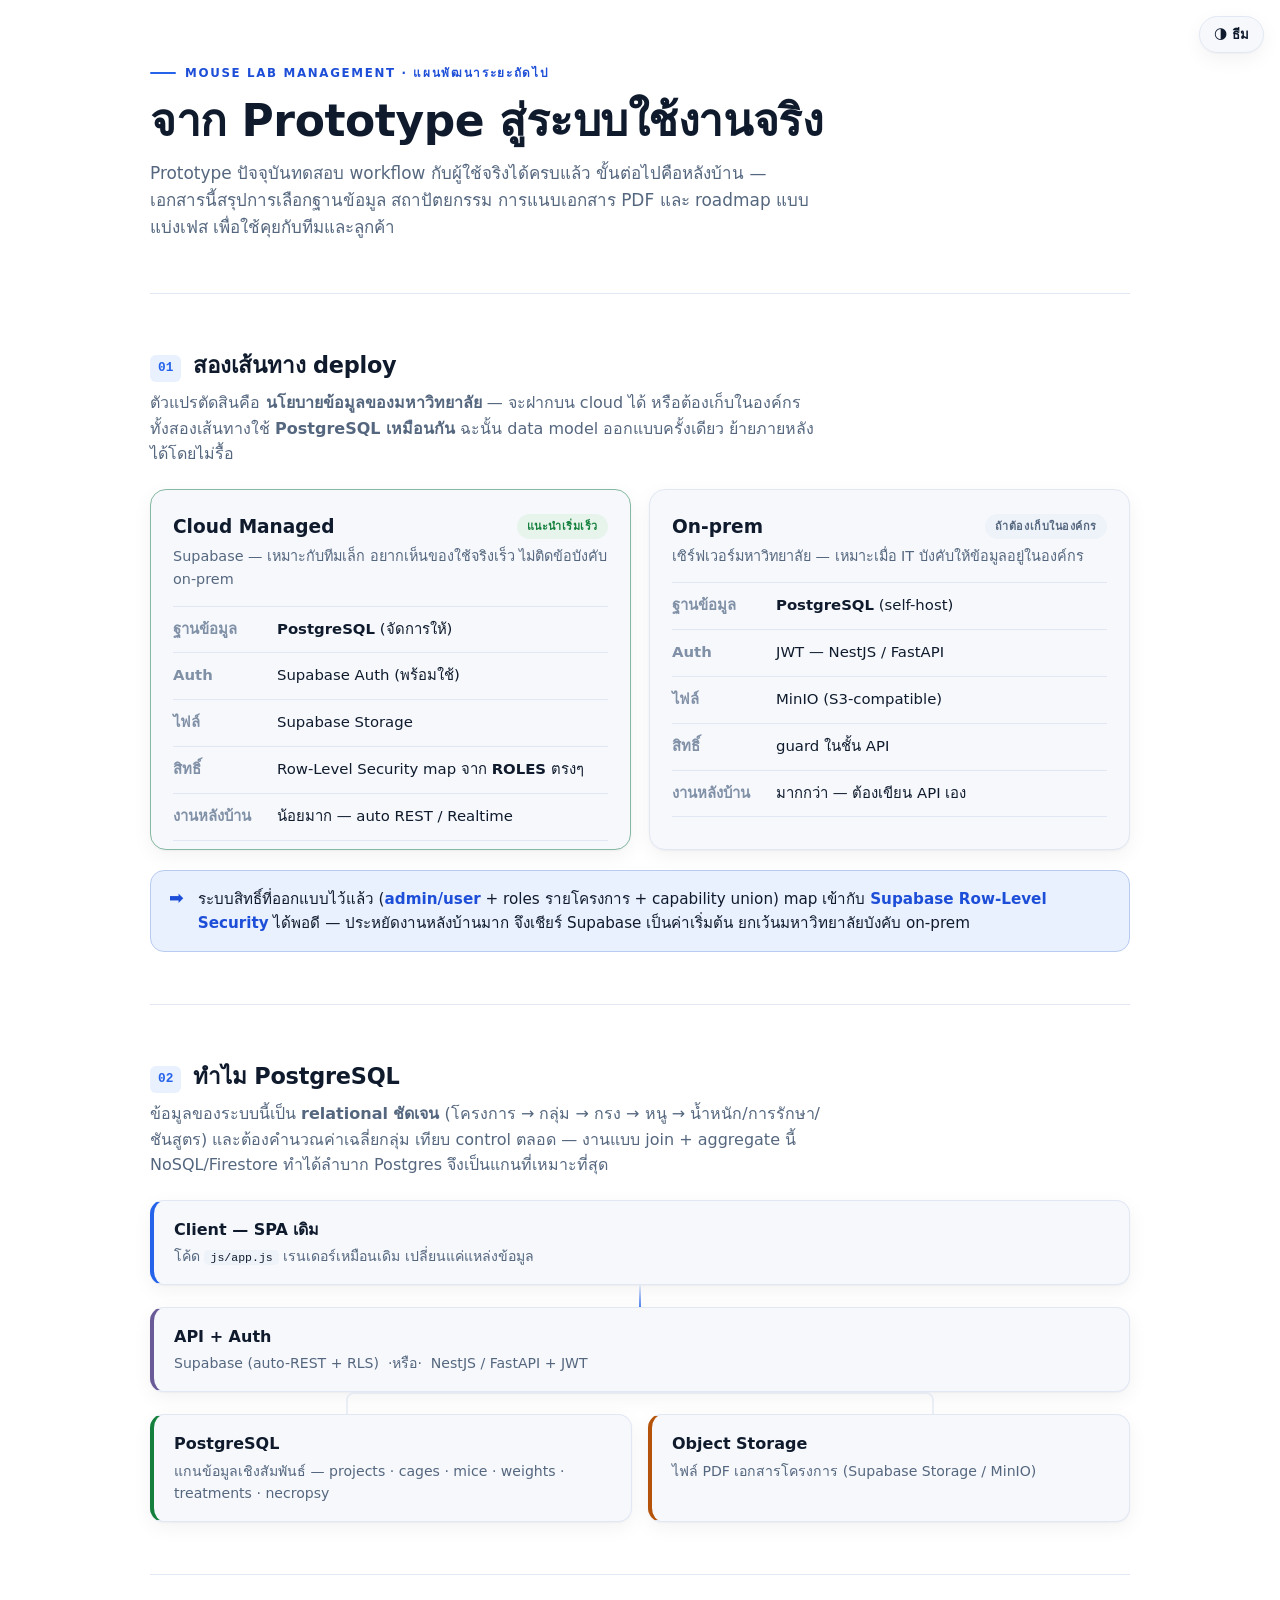
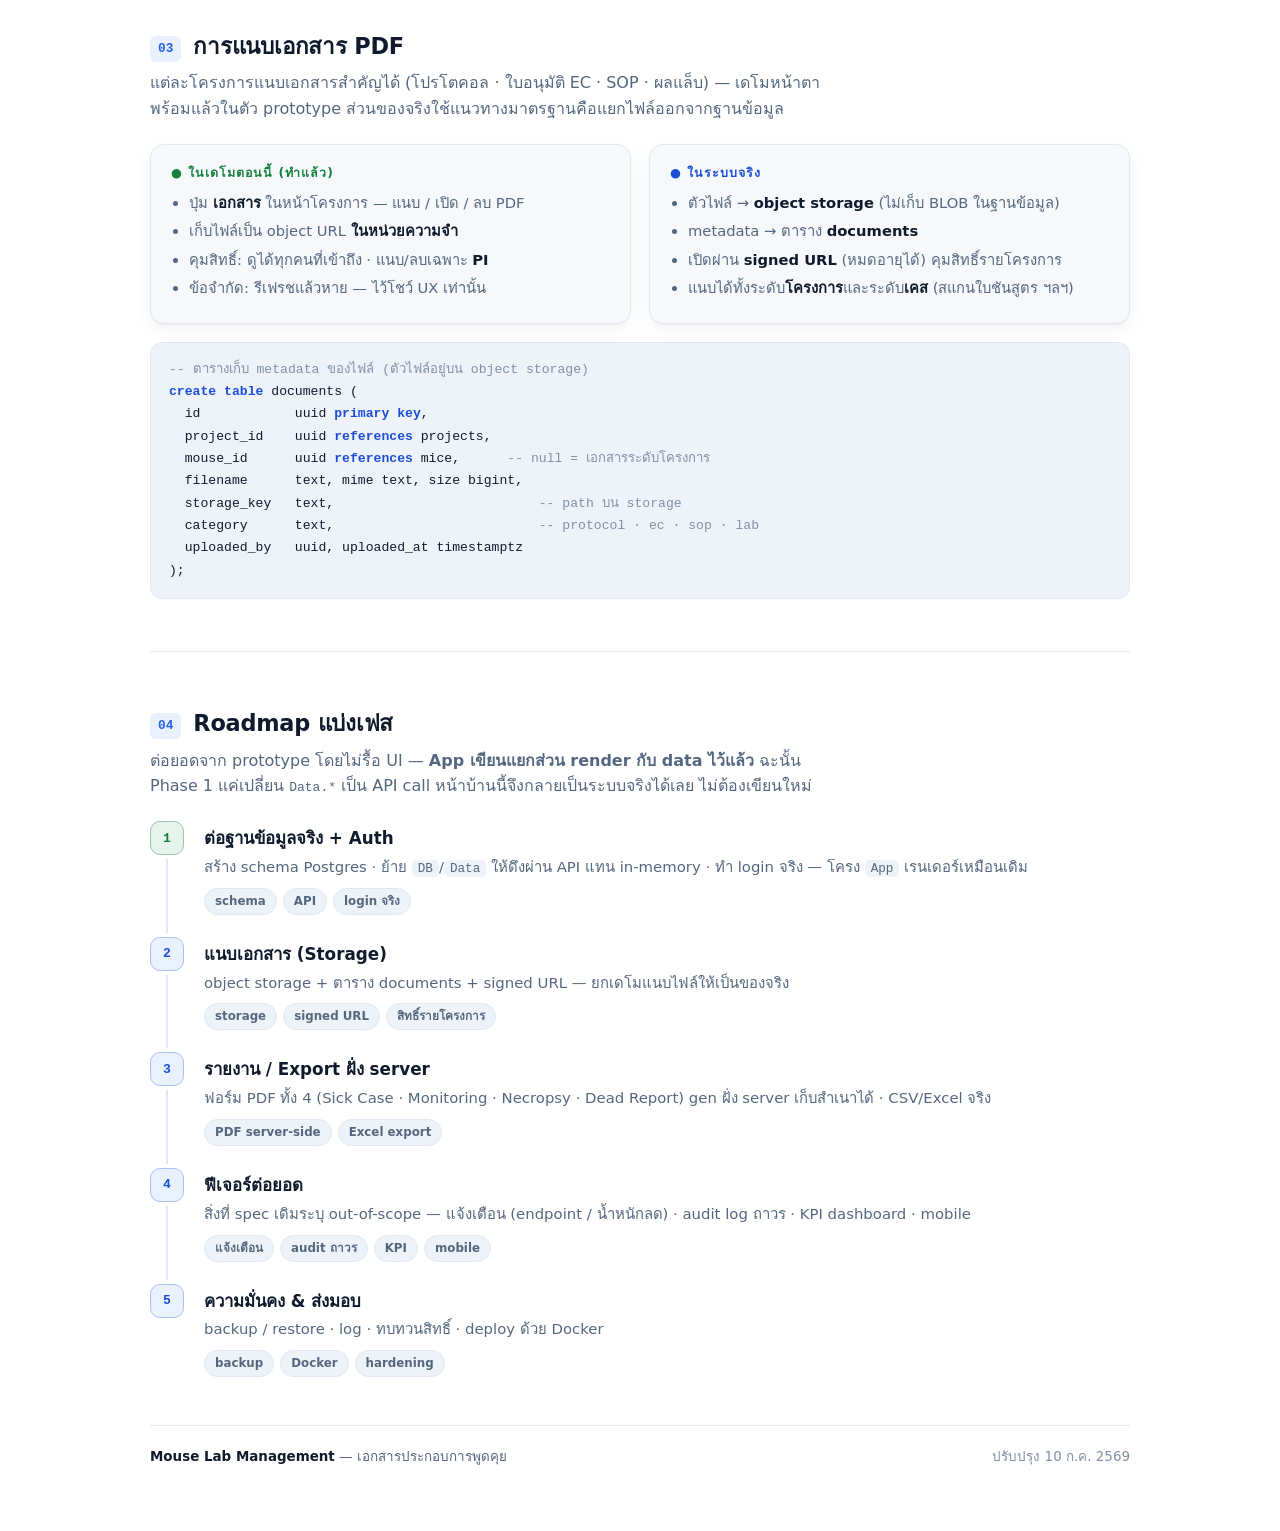
==== เอกสารส่งมอบ/backend-plan.html @ aa7fabae "Protocol-header request form, multi-rack layout, Thai date picker, finer permissions PI request form" ====
<!DOCTYPE html>
<html lang="th">
<head>
<meta charset="utf-8">
<meta name="viewport" content="width=device-width, initial-scale=1">
<title>Mouse Lab — แผนพัฒนา Backend</title>
<style>
  :root {
    --bg: #ffffff;
    --surface: #f6f8fc;
    --surface-2: #eef2f9;
    --ink: #0f1b2d;
    --muted: #55677f;
    --faint: #8090a6;
    --border: #e2e8f3;
    --accent: #2563eb;
    --accent-ink: #1d4ed8;
    --accent-soft: #e9f1fe;
    --purple: #6a5a97;
    --purple-soft: #efeaf6;
    --good: #15803d;
    --good-soft: #e7f4ec;
    --warn: #b45309;
    --warn-soft: #fbf1e3;
    --sans: 'Sarabun', 'Noto Sans Thai', 'Leelawadee UI', 'Thonburi', system-ui, -apple-system, 'Segoe UI', sans-serif;
    --mono: ui-monospace, 'SF Mono', Menlo, Consolas, monospace;
    --shadow: 0 1px 2px rgba(15,27,45,.04), 0 6px 20px rgba(15,27,45,.05);
  }
  @media (prefers-color-scheme: dark) {
    :root {
      --bg: #0c1322;
      --surface: #121b2c;
      --surface-2: #17223a;
      --ink: #e9f0fb;
      --muted: #98a8c0;
      --faint: #6c7e98;
      --border: #26324b;
      --accent: #5b8bf5;
      --accent-ink: #85aaf9;
      --accent-soft: rgba(91,139,245,.14);
      --purple: #a99bd0;
      --purple-soft: rgba(169,155,208,.15);
      --good: #4ade80;
      --good-soft: rgba(74,222,128,.14);
      --warn: #fbbf24;
      --warn-soft: rgba(251,191,36,.13);
      --shadow: 0 1px 2px rgba(0,0,0,.3), 0 8px 24px rgba(0,0,0,.35);
    }
  }
  :root[data-theme="light"] {
    --bg: #ffffff; --surface: #f6f8fc; --surface-2: #eef2f9; --ink: #0f1b2d;
    --muted: #55677f; --faint: #8090a6; --border: #e2e8f3;
    --accent: #2563eb; --accent-ink: #1d4ed8; --accent-soft: #e9f1fe;
    --purple: #6a5a97; --purple-soft: #efeaf6; --good: #15803d; --good-soft: #e7f4ec;
    --warn: #b45309; --warn-soft: #fbf1e3;
    --shadow: 0 1px 2px rgba(15,27,45,.04), 0 6px 20px rgba(15,27,45,.05);
  }
  :root[data-theme="dark"] {
    --bg: #0c1322; --surface: #121b2c; --surface-2: #17223a; --ink: #e9f0fb;
    --muted: #98a8c0; --faint: #6c7e98; --border: #26324b;
    --accent: #5b8bf5; --accent-ink: #85aaf9; --accent-soft: rgba(91,139,245,.14);
    --purple: #a99bd0; --purple-soft: rgba(169,155,208,.15); --good: #4ade80; --good-soft: rgba(74,222,128,.14);
    --warn: #fbbf24; --warn-soft: rgba(251,191,36,.13);
    --shadow: 0 1px 2px rgba(0,0,0,.3), 0 8px 24px rgba(0,0,0,.35);
  }

  * { box-sizing: border-box; }
  html { -webkit-text-size-adjust: 100%; }
  body {
    margin: 0;
    font-family: var(--sans);
    background: var(--bg);
    color: var(--ink);
    line-height: 1.6;
    -webkit-font-smoothing: antialiased;
  }
  .wrap { padding: clamp(20px, 5vw, 56px) 20px 64px; }
  .page { max-width: 980px; margin: 0 auto; }

  .eyebrow {
    font-size: .74rem; font-weight: 700; letter-spacing: .14em; text-transform: uppercase;
    color: var(--accent-ink); margin-bottom: 14px;
    display: inline-flex; align-items: center; gap: 9px;
  }
  .eyebrow::before { content: ""; width: 26px; height: 2px; background: var(--accent); border-radius: 2px; }

  h1 {
    font-size: clamp(1.85rem, 4.4vw, 2.75rem); line-height: 1.12; letter-spacing: -.01em;
    font-weight: 800; margin: 0 0 14px; text-wrap: balance;
  }
  .lead { font-size: 1.06rem; color: var(--muted); max-width: 62ch; margin: 0; }

  .rule { height: 1px; background: var(--border); border: 0; margin: clamp(34px,6vw,52px) 0; }

  section { margin-top: clamp(34px, 6vw, 54px); }
  h2 {
    font-size: 1.4rem; font-weight: 800; letter-spacing: -.01em; margin: 0 0 6px;
    display: flex; align-items: baseline; gap: 12px;
  }
  h2 .num {
    font-family: var(--mono); font-size: .8rem; font-weight: 600; color: var(--accent);
    background: var(--accent-soft); border-radius: 6px; padding: 3px 8px; letter-spacing: 0;
    position: relative; top: -2px;
  }
  .sec-sub { color: var(--muted); margin: 0 0 22px; max-width: 66ch; }

  .paths { display: grid; grid-template-columns: 1fr 1fr; gap: 18px; }
  @media (max-width: 720px) { .paths { grid-template-columns: 1fr; } }
  .card {
    background: var(--surface); border: 1px solid var(--border); border-radius: 16px;
    padding: 22px 22px 8px; box-shadow: var(--shadow); position: relative;
  }
  .card.reco { border-color: color-mix(in srgb, var(--good) 45%, var(--border)); }
  .card-top { display: flex; align-items: center; justify-content: space-between; gap: 10px; margin-bottom: 4px; }
  .card h3 { font-size: 1.16rem; margin: 0; font-weight: 800; }
  .tag {
    font-size: .68rem; font-weight: 700; letter-spacing: .05em; text-transform: uppercase;
    padding: 4px 10px; border-radius: 999px;
  }
  .tag.good { background: var(--good-soft); color: var(--good); }
  .tag.neutral { background: var(--surface-2); color: var(--muted); }
  .card .who { color: var(--muted); font-size: .9rem; margin: 0 0 14px; }
  .spec { list-style: none; margin: 0; padding: 0; border-top: 1px solid var(--border); }
  .spec li { display: flex; gap: 12px; padding: 11px 0; border-bottom: 1px solid var(--border); font-size: .93rem; }
  .spec .k { color: var(--faint); flex: 0 0 92px; font-weight: 600; }
  .spec .v { color: var(--ink); }
  .spec .v b { font-weight: 700; }

  .callout {
    margin-top: 20px; display: flex; gap: 14px; align-items: flex-start;
    background: var(--accent-soft); border: 1px solid color-mix(in srgb, var(--accent) 22%, var(--border));
    border-radius: 14px; padding: 16px 18px;
  }
  .callout .mark { color: var(--accent-ink); font-weight: 800; font-size: 1.1rem; line-height: 1.3; flex: none; }
  .callout p { margin: 0; font-size: .95rem; }
  .callout b { color: var(--accent-ink); }

  .stack { display: flex; flex-direction: column; align-items: stretch; gap: 0; margin-top: 4px; }
  .layer {
    background: var(--surface); border: 1px solid var(--border); border-radius: 14px;
    padding: 16px 20px; box-shadow: var(--shadow);
  }
  .layer .lt { font-weight: 800; font-size: 1rem; margin: 0 0 3px; }
  .layer .ld { color: var(--muted); font-size: .88rem; margin: 0; }
  .layer .ld code { font-family: var(--mono); font-size: .82em; background: var(--surface-2); padding: 1px 6px; border-radius: 5px; color: var(--ink); }
  .connector { align-self: center; width: 2px; height: 22px; background: linear-gradient(var(--border), var(--accent)); opacity: .8; }
  .layer.client { border-left: 4px solid var(--accent); }
  .layer.api { border-left: 4px solid var(--purple); }
  .split { display: grid; grid-template-columns: 1fr 1fr; gap: 16px; }
  @media (max-width: 620px) { .split { grid-template-columns: 1fr; } }
  .layer.db { border-left: 4px solid var(--good); }
  .layer.store { border-left: 4px solid var(--warn); }
  .fanout { align-self: center; width: 60%; height: 22px; border: 2px solid var(--border); border-bottom: 0; border-radius: 8px 8px 0 0; opacity: .7; }

  .schema {
    font-family: var(--mono); font-size: .82rem; line-height: 1.7; color: var(--ink);
    background: var(--surface-2); border: 1px solid var(--border); border-radius: 12px;
    padding: 16px 18px; overflow-x: auto; margin-top: 18px; white-space: pre;
  }
  .schema .kw { color: var(--accent-ink); font-weight: 600; }
  .schema .cm { color: var(--faint); }

  .twocol { display: grid; grid-template-columns: 1fr 1fr; gap: 18px; }
  @media (max-width: 680px) { .twocol { grid-template-columns: 1fr; } }
  .mini { background: var(--surface); border: 1px solid var(--border); border-radius: 14px; padding: 18px 20px; box-shadow: var(--shadow); }
  .mini h4 { margin: 0 0 8px; font-size: .78rem; text-transform: uppercase; letter-spacing: .08em; }
  .mini.now h4 { color: var(--good); }
  .mini.real h4 { color: var(--accent-ink); }
  .mini ul { margin: 0; padding-left: 18px; color: var(--muted); font-size: .92rem; }
  .mini ul li { margin: 5px 0; }
  .mini ul li b { color: var(--ink); font-weight: 700; }

  .road { display: flex; flex-direction: column; gap: 0; margin-top: 6px; }
  .phase { display: grid; grid-template-columns: auto 1fr; gap: 20px; }
  .rail { display: flex; flex-direction: column; align-items: center; }
  .dot {
    width: 34px; height: 34px; border-radius: 10px; flex: none;
    display: grid; place-items: center; font-family: var(--mono); font-weight: 700; font-size: .82rem;
    background: var(--accent-soft); color: var(--accent-ink); border: 1px solid color-mix(in srgb, var(--accent) 30%, var(--border));
  }
  .line { width: 2px; flex: 1; background: var(--border); margin: 4px 0; min-height: 14px; }
  .phase:last-child .line { display: none; }
  .pbody { padding-bottom: 22px; }
  .phase:last-child .pbody { padding-bottom: 0; }
  .pbody h4 { margin: 4px 0 4px; font-size: 1.05rem; font-weight: 800; }
  .pbody p { margin: 0; color: var(--muted); font-size: .93rem; }
  .pbody code { font-family: var(--mono); font-size: .85em; background: var(--surface-2); padding: 1px 6px; border-radius: 5px; }
  .pbody .deliver { margin-top: 8px; display: flex; flex-wrap: wrap; gap: 6px; }
  .chip {
    font-size: .74rem; font-weight: 600; padding: 3px 10px; border-radius: 999px;
    background: var(--surface-2); color: var(--muted); border: 1px solid var(--border);
  }
  .phase.p1 .dot { background: var(--good-soft); color: var(--good); border-color: color-mix(in srgb, var(--good) 35%, var(--border)); }

  footer { margin-top: 48px; padding-top: 20px; border-top: 1px solid var(--border); color: var(--faint); font-size: .84rem; display: flex; justify-content: space-between; flex-wrap: wrap; gap: 8px; }
  .kicker { color: var(--muted); }
  .kicker b { color: var(--ink); }

  /* theme toggle */
  .theme-btn {
    position: fixed; top: 16px; right: 16px; z-index: 20;
    font-family: var(--sans); font-size: .82rem; font-weight: 600;
    background: var(--surface); color: var(--ink); border: 1px solid var(--border);
    border-radius: 999px; padding: 7px 14px; cursor: pointer; box-shadow: var(--shadow);
  }
  .theme-btn:hover { border-color: var(--accent); }
  .theme-btn:focus-visible { outline: 2px solid var(--accent); outline-offset: 2px; }
</style>
</head>
<body>
  <button class="theme-btn" id="themeBtn" type="button" aria-label="สลับธีม">🌗 ธีม</button>
  <div class="wrap">
  <div class="page">

    <header>
      <span class="eyebrow">Mouse Lab Management · แผนพัฒนาระยะถัดไป</span>
      <h1>จาก Prototype สู่ระบบใช้งานจริง</h1>
      <p class="lead">Prototype ปัจจุบันทดสอบ workflow กับผู้ใช้จริงได้ครบแล้ว ขั้นต่อไปคือหลังบ้าน — เอกสารนี้สรุปการเลือกฐานข้อมูล สถาปัตยกรรม การแนบเอกสาร PDF และ roadmap แบบแบ่งเฟส เพื่อใช้คุยกับทีมและลูกค้า</p>
    </header>

    <hr class="rule">

    <section>
      <h2><span class="num">01</span> สองเส้นทาง deploy</h2>
      <p class="sec-sub">ตัวแปรตัดสินคือ<b> นโยบายข้อมูลของมหาวิทยาลัย</b> — จะฝากบน cloud ได้ หรือต้องเก็บในองค์กร ทั้งสองเส้นทางใช้ <b>PostgreSQL เหมือนกัน</b> ฉะนั้น data model ออกแบบครั้งเดียว ย้ายภายหลังได้โดยไม่รื้อ</p>

      <div class="paths">
        <div class="card reco">
          <div class="card-top">
            <h3>Cloud Managed</h3>
            <span class="tag good">แนะนำเริ่มเร็ว</span>
          </div>
          <p class="who">Supabase — เหมาะกับทีมเล็ก อยากเห็นของใช้จริงเร็ว ไม่ติดข้อบังคับ on-prem</p>
          <ul class="spec">
            <li><span class="k">ฐานข้อมูล</span><span class="v"><b>PostgreSQL</b> (จัดการให้)</span></li>
            <li><span class="k">Auth</span><span class="v">Supabase Auth (พร้อมใช้)</span></li>
            <li><span class="k">ไฟล์</span><span class="v">Supabase Storage</span></li>
            <li><span class="k">สิทธิ์</span><span class="v">Row-Level Security map จาก <b>ROLES</b> ตรงๆ</span></li>
            <li><span class="k">งานหลังบ้าน</span><span class="v">น้อยมาก — auto REST / Realtime</span></li>
          </ul>
        </div>

        <div class="card">
          <div class="card-top">
            <h3>On-prem</h3>
            <span class="tag neutral">ถ้าต้องเก็บในองค์กร</span>
          </div>
          <p class="who">เซิร์ฟเวอร์มหาวิทยาลัย — เหมาะเมื่อ IT บังคับให้ข้อมูลอยู่ในองค์กร</p>
          <ul class="spec">
            <li><span class="k">ฐานข้อมูล</span><span class="v"><b>PostgreSQL</b> (self-host)</span></li>
            <li><span class="k">Auth</span><span class="v">JWT — NestJS / FastAPI</span></li>
            <li><span class="k">ไฟล์</span><span class="v">MinIO (S3-compatible)</span></li>
            <li><span class="k">สิทธิ์</span><span class="v">guard ในชั้น API</span></li>
            <li><span class="k">งานหลังบ้าน</span><span class="v">มากกว่า — ต้องเขียน API เอง</span></li>
          </ul>
        </div>
      </div>

      <div class="callout">
        <span class="mark">&#10145;</span>
        <p>ระบบสิทธิ์ที่ออกแบบไว้แล้ว (<b>admin/user</b> + roles รายโครงการ + capability union) map เข้ากับ <b>Supabase Row-Level Security</b> ได้พอดี — ประหยัดงานหลังบ้านมาก จึงเชียร์ Supabase เป็นค่าเริ่มต้น ยกเว้นมหาวิทยาลัยบังคับ on-prem</p>
      </div>
    </section>

    <hr class="rule">

    <section>
      <h2><span class="num">02</span> ทำไม PostgreSQL</h2>
      <p class="sec-sub">ข้อมูลของระบบนี้เป็น <b>relational ชัดเจน</b> (โครงการ → กลุ่ม → กรง → หนู → น้ำหนัก/การรักษา/ชันสูตร) และต้องคำนวณค่าเฉลี่ยกลุ่ม เทียบ control ตลอด — งานแบบ join + aggregate นี้ NoSQL/Firestore ทำได้ลำบาก Postgres จึงเป็นแกนที่เหมาะที่สุด</p>

      <div class="stack">
        <div class="layer client">
          <p class="lt">Client — SPA เดิม</p>
          <p class="ld">โค้ด <code>js/app.js</code> เรนเดอร์เหมือนเดิม เปลี่ยนแค่แหล่งข้อมูล</p>
        </div>
        <div class="connector"></div>
        <div class="layer api">
          <p class="lt">API + Auth</p>
          <p class="ld">Supabase (auto-REST + RLS) &nbsp;·หรือ·&nbsp; NestJS / FastAPI + JWT</p>
        </div>
        <div class="fanout"></div>
        <div class="split">
          <div class="layer db">
            <p class="lt">PostgreSQL</p>
            <p class="ld">แกนข้อมูลเชิงสัมพันธ์ — projects · cages · mice · weights · treatments · necropsy</p>
          </div>
          <div class="layer store">
            <p class="lt">Object Storage</p>
            <p class="ld">ไฟล์ PDF เอกสารโครงการ (Supabase Storage / MinIO)</p>
          </div>
        </div>
      </div>
    </section>

    <hr class="rule">

    <section>
      <h2><span class="num">03</span> การแนบเอกสาร PDF</h2>
      <p class="sec-sub">แต่ละโครงการแนบเอกสารสำคัญได้ (โปรโตคอล · ใบอนุมัติ EC · SOP · ผลแล็บ) — เดโมหน้าตาพร้อมแล้วในตัว prototype ส่วนของจริงใช้แนวทางมาตรฐานคือแยกไฟล์ออกจากฐานข้อมูล</p>

      <div class="twocol">
        <div class="mini now">
          <h4>&#9679; ในเดโมตอนนี้ (ทำแล้ว)</h4>
          <ul>
            <li>ปุ่ม <b>เอกสาร</b> ในหน้าโครงการ — แนบ / เปิด / ลบ PDF</li>
            <li>เก็บไฟล์เป็น object URL <b>ในหน่วยความจำ</b></li>
            <li>คุมสิทธิ์: ดูได้ทุกคนที่เข้าถึง · แนบ/ลบเฉพาะ <b>PI</b></li>
            <li>ข้อจำกัด: รีเฟรชแล้วหาย — ไว้โชว์ UX เท่านั้น</li>
          </ul>
        </div>
        <div class="mini real">
          <h4>&#9679; ในระบบจริง</h4>
          <ul>
            <li>ตัวไฟล์ → <b>object storage</b> (ไม่เก็บ BLOB ในฐานข้อมูล)</li>
            <li>metadata → ตาราง <b>documents</b></li>
            <li>เปิดผ่าน <b>signed URL</b> (หมดอายุได้) คุมสิทธิ์รายโครงการ</li>
            <li>แนบได้ทั้งระดับ<b>โครงการ</b>และระดับ<b>เคส</b> (สแกนใบชันสูตร ฯลฯ)</li>
          </ul>
        </div>
      </div>

      <div class="schema"><span class="cm">-- ตารางเก็บ metadata ของไฟล์ (ตัวไฟล์อยู่บน object storage)</span>
<span class="kw">create table</span> documents (
  id            uuid <span class="kw">primary key</span>,
  project_id    uuid <span class="kw">references</span> projects,
  mouse_id      uuid <span class="kw">references</span> mice,      <span class="cm">-- null = เอกสารระดับโครงการ</span>
  filename      text, mime text, size bigint,
  storage_key   text,                          <span class="cm">-- path บน storage</span>
  category      text,                          <span class="cm">-- protocol · ec · sop · lab</span>
  uploaded_by   uuid, uploaded_at timestamptz
);</div>
    </section>

    <hr class="rule">

    <section>
      <h2><span class="num">04</span> Roadmap แบ่งเฟส</h2>
      <p class="sec-sub">ต่อยอดจาก prototype โดยไม่รื้อ UI — <b>App เขียนแยกส่วน render กับ data ไว้แล้ว</b> ฉะนั้น Phase 1 แค่เปลี่ยน <code>Data.*</code> เป็น API call หน้าบ้านนี้จึงกลายเป็นระบบจริงได้เลย ไม่ต้องเขียนใหม่</p>

      <div class="road">
        <div class="phase p1">
          <div class="rail"><div class="dot">1</div><div class="line"></div></div>
          <div class="pbody">
            <h4>ต่อฐานข้อมูลจริง + Auth</h4>
            <p>สร้าง schema Postgres · ย้าย <code>DB</code>/<code>Data</code> ให้ดึงผ่าน API แทน in-memory · ทำ login จริง — โครง <code>App</code> เรนเดอร์เหมือนเดิม</p>
            <div class="deliver"><span class="chip">schema</span><span class="chip">API</span><span class="chip">login จริง</span></div>
          </div>
        </div>
        <div class="phase">
          <div class="rail"><div class="dot">2</div><div class="line"></div></div>
          <div class="pbody">
            <h4>แนบเอกสาร (Storage)</h4>
            <p>object storage + ตาราง documents + signed URL — ยกเดโมแนบไฟล์ให้เป็นของจริง</p>
            <div class="deliver"><span class="chip">storage</span><span class="chip">signed URL</span><span class="chip">สิทธิ์รายโครงการ</span></div>
          </div>
        </div>
        <div class="phase">
          <div class="rail"><div class="dot">3</div><div class="line"></div></div>
          <div class="pbody">
            <h4>รายงาน / Export ฝั่ง server</h4>
            <p>ฟอร์ม PDF ทั้ง 4 (Sick Case · Monitoring · Necropsy · Dead Report) gen ฝั่ง server เก็บสำเนาได้ · CSV/Excel จริง</p>
            <div class="deliver"><span class="chip">PDF server-side</span><span class="chip">Excel export</span></div>
          </div>
        </div>
        <div class="phase">
          <div class="rail"><div class="dot">4</div><div class="line"></div></div>
          <div class="pbody">
            <h4>ฟีเจอร์ต่อยอด</h4>
            <p>สิ่งที่ spec เดิมระบุ out-of-scope — แจ้งเตือน (endpoint / น้ำหนักลด) · audit log ถาวร · KPI dashboard · mobile</p>
            <div class="deliver"><span class="chip">แจ้งเตือน</span><span class="chip">audit ถาวร</span><span class="chip">KPI</span><span class="chip">mobile</span></div>
          </div>
        </div>
        <div class="phase">
          <div class="rail"><div class="dot">5</div><div class="line"></div></div>
          <div class="pbody">
            <h4>ความมั่นคง &amp; ส่งมอบ</h4>
            <p>backup / restore · log · ทบทวนสิทธิ์ · deploy ด้วย Docker</p>
            <div class="deliver"><span class="chip">backup</span><span class="chip">Docker</span><span class="chip">hardening</span></div>
          </div>
        </div>
      </div>
    </section>

    <footer>
      <span class="kicker"><b>Mouse Lab Management</b> — เอกสารประกอบการพูดคุย</span>
      <span>ปรับปรุง 10 ก.ค. 2569</span>
    </footer>

  </div>
  </div>

  <script>
    (function () {
      var root = document.documentElement;
      var btn = document.getElementById('themeBtn');
      try {
        var saved = localStorage.getItem('mlab-plan-theme');
        if (saved) root.setAttribute('data-theme', saved);
      } catch (e) {}
      function current() {
        var attr = root.getAttribute('data-theme');
        if (attr) return attr;
        return window.matchMedia('(prefers-color-scheme: dark)').matches ? 'dark' : 'light';
      }
      btn.addEventListener('click', function () {
        var next = current() === 'dark' ? 'light' : 'dark';
        root.setAttribute('data-theme', next);
        try { localStorage.setItem('mlab-plan-theme', next); } catch (e) {}
      });
    })();
  </script>
</body>
</html>
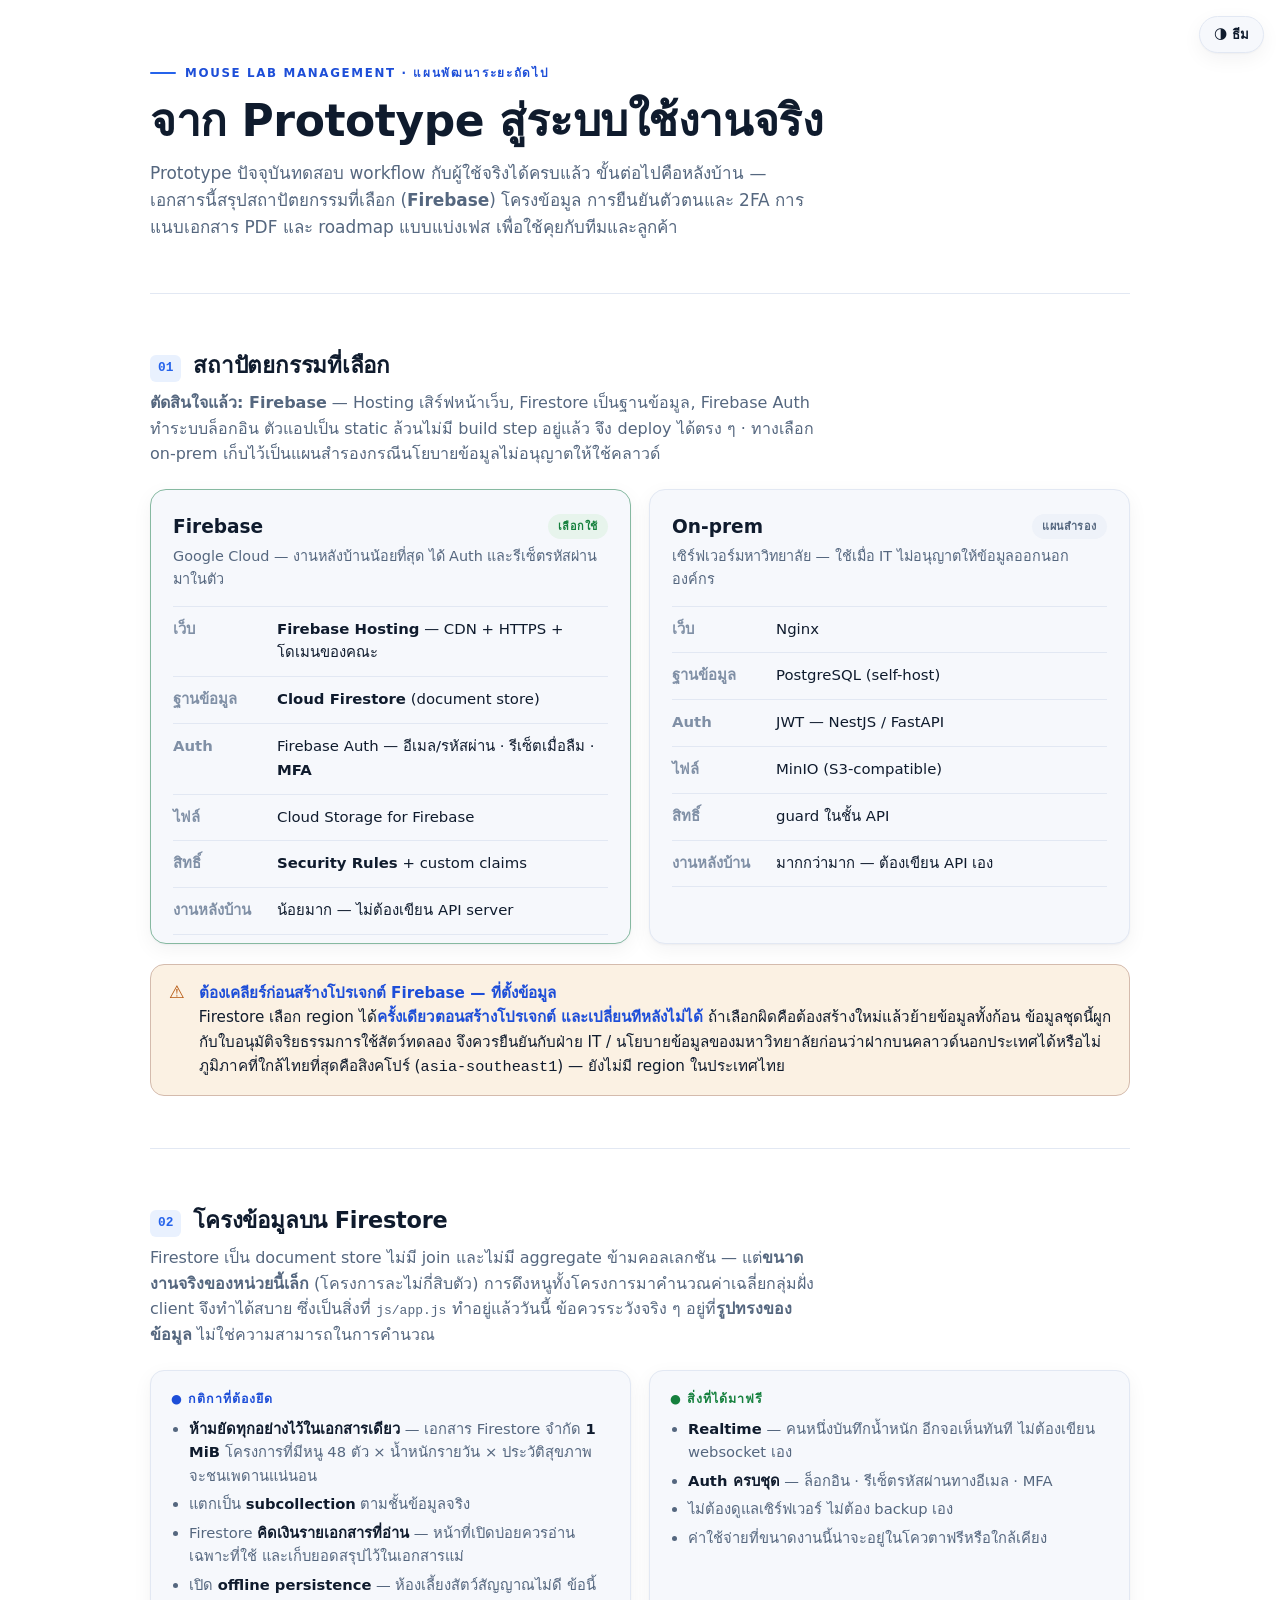
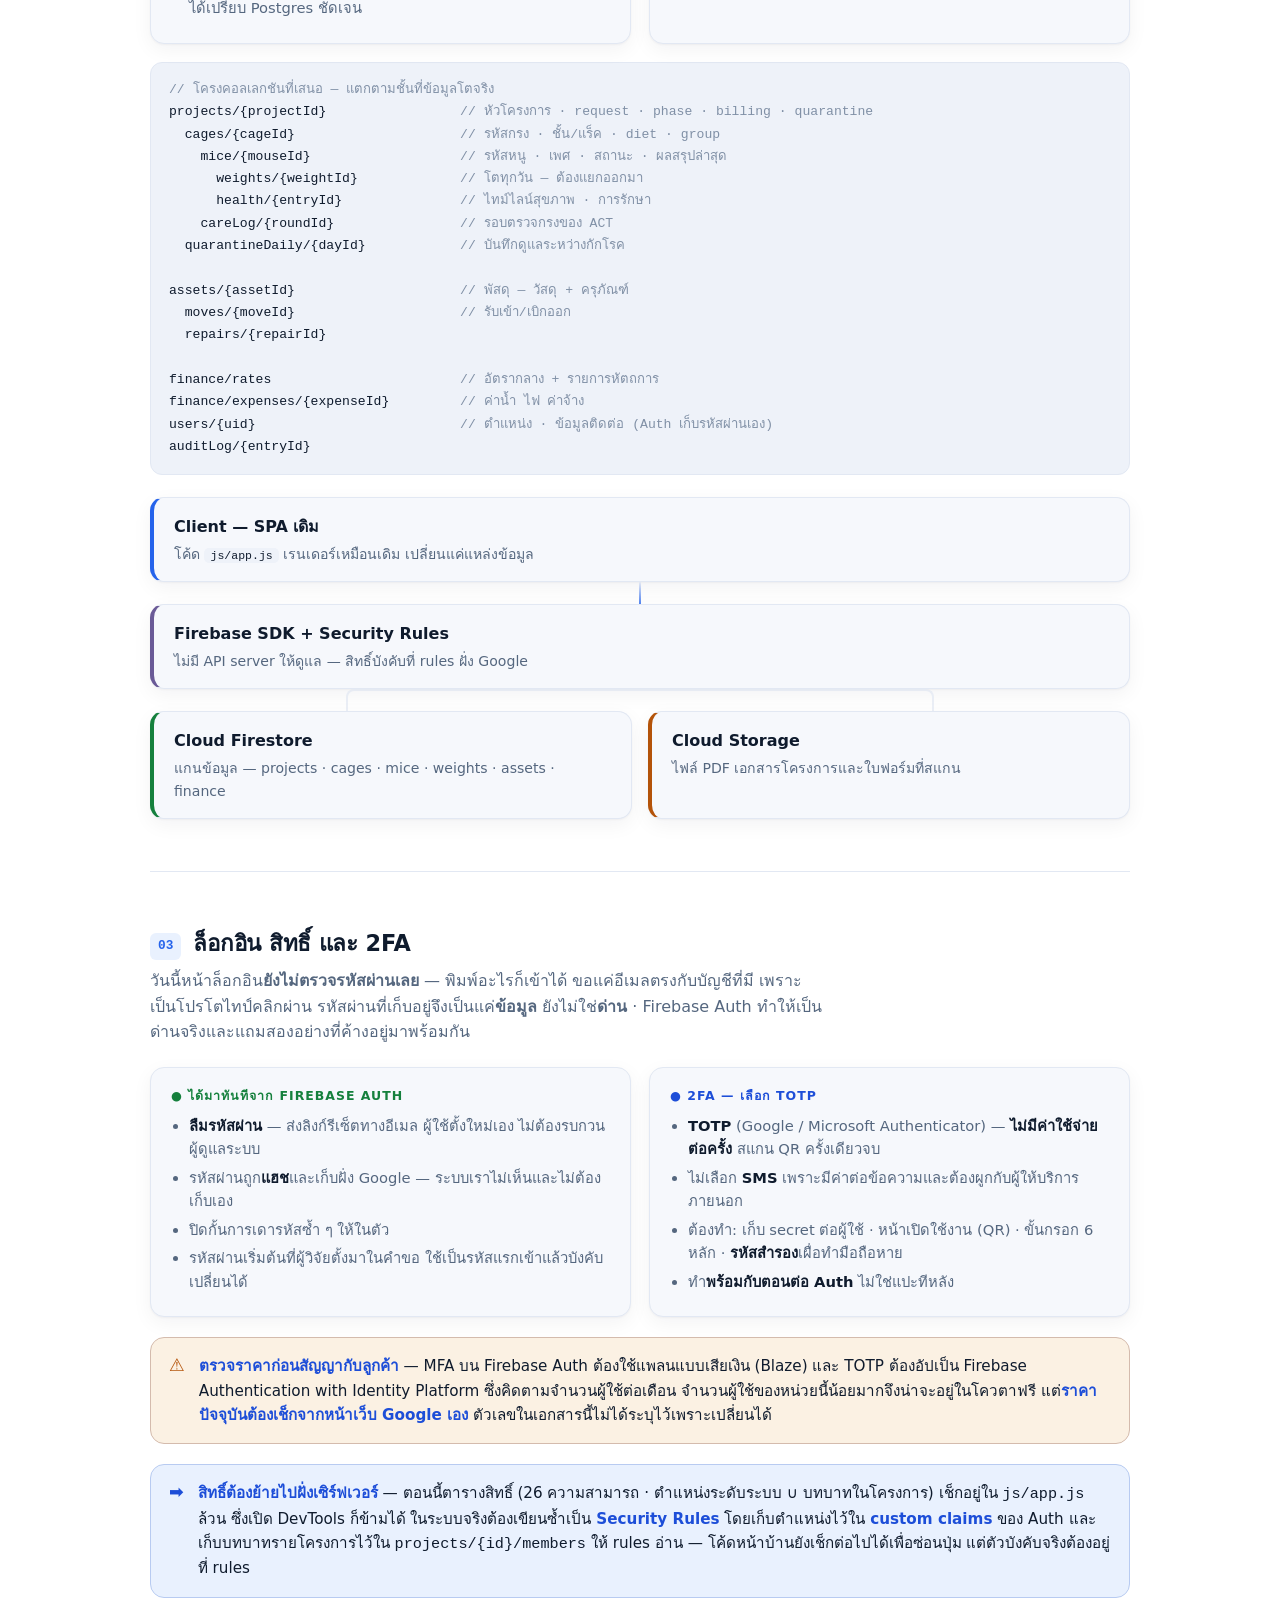
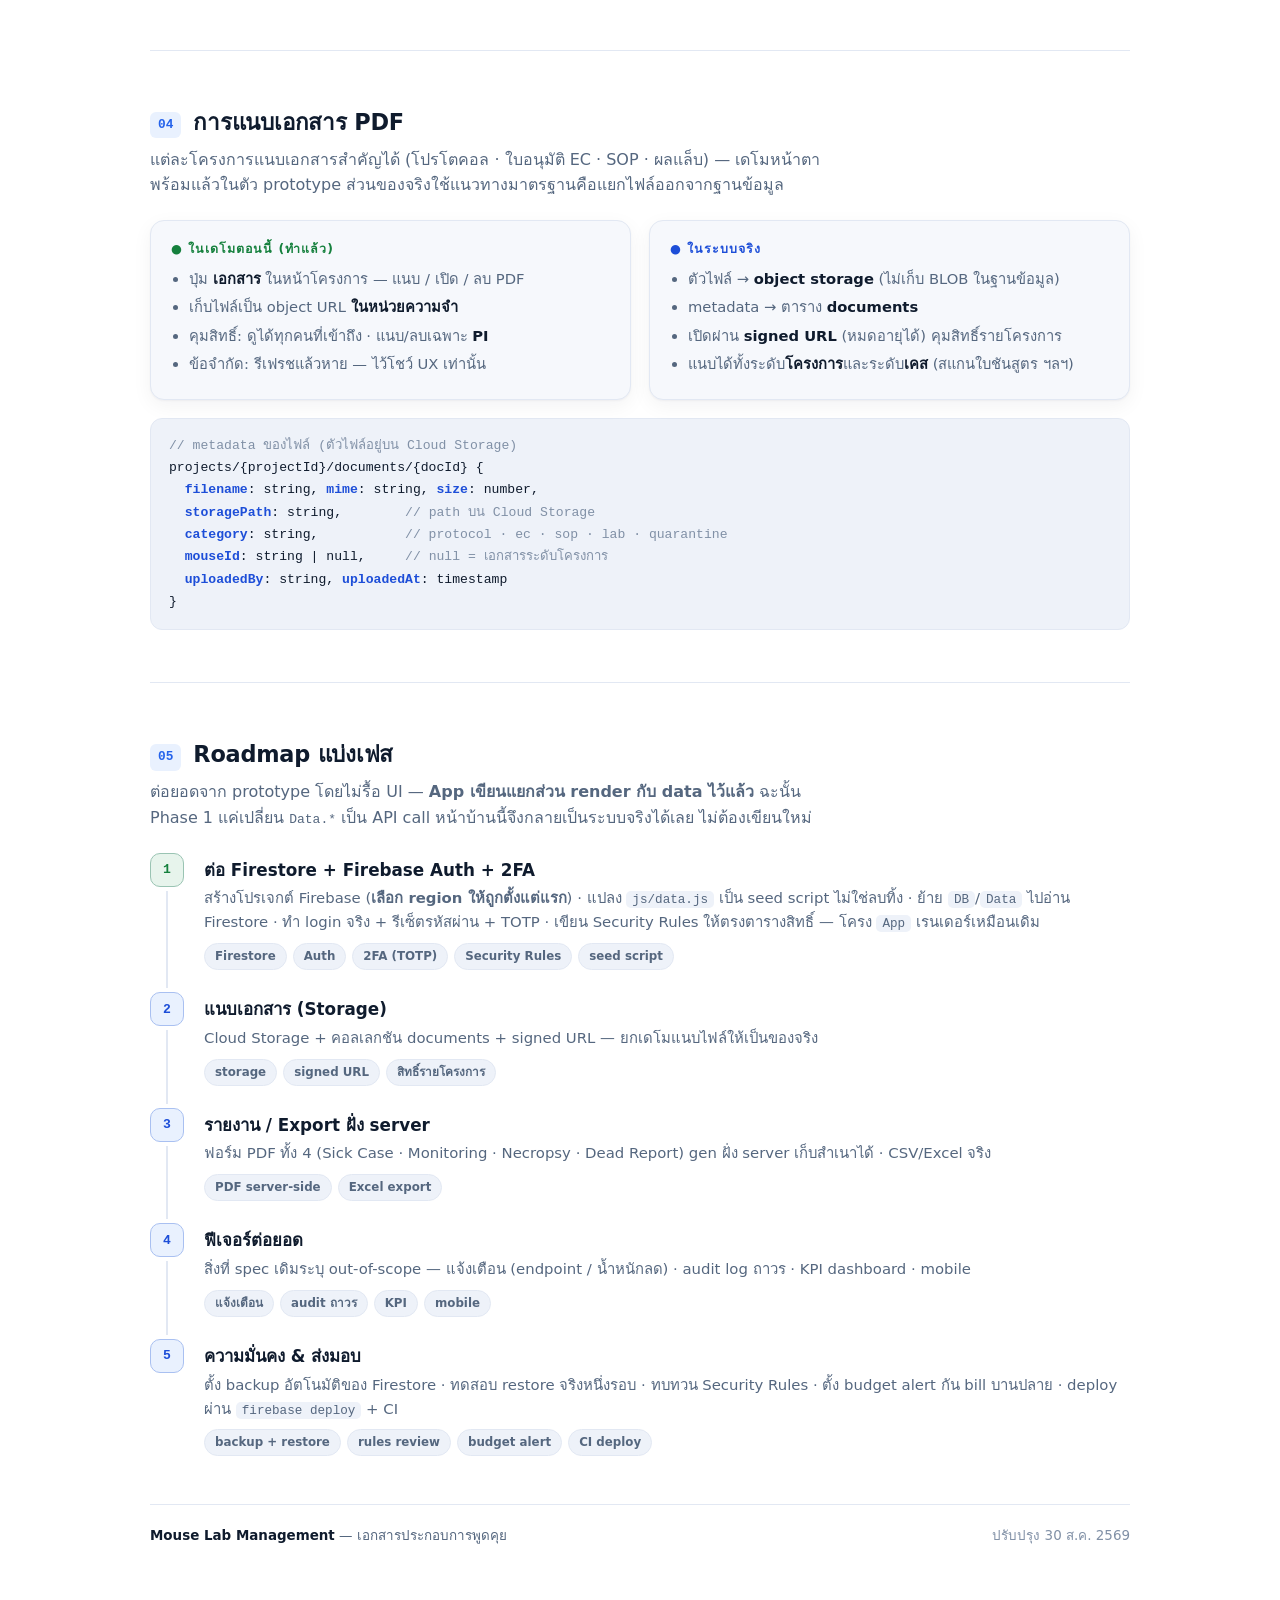
==== commit 924e7f7b: "Backend plan: rewrite around Firebase, and add the auth/2FA section The plan still argued for Postgr" ====
--- a/เอกสารส่งมอบ/backend-plan.html
+++ b/เอกสารส่งมอบ/backend-plan.html
@@ -215,78 +215,122 @@
     <header>
       <span class="eyebrow">Mouse Lab Management · แผนพัฒนาระยะถัดไป</span>
       <h1>จาก Prototype สู่ระบบใช้งานจริง</h1>
-      <p class="lead">Prototype ปัจจุบันทดสอบ workflow กับผู้ใช้จริงได้ครบแล้ว ขั้นต่อไปคือหลังบ้าน — เอกสารนี้สรุปการเลือกฐานข้อมูล สถาปัตยกรรม การแนบเอกสาร PDF และ roadmap แบบแบ่งเฟส เพื่อใช้คุยกับทีมและลูกค้า</p>
+      <p class="lead">Prototype ปัจจุบันทดสอบ workflow กับผู้ใช้จริงได้ครบแล้ว ขั้นต่อไปคือหลังบ้าน — เอกสารนี้สรุปสถาปัตยกรรมที่เลือก (<b>Firebase</b>) โครงข้อมูล การยืนยันตัวตนและ 2FA การแนบเอกสาร PDF และ roadmap แบบแบ่งเฟส เพื่อใช้คุยกับทีมและลูกค้า</p>
     </header>
 
     <hr class="rule">
 
     <section>
-      <h2><span class="num">01</span> สองเส้นทาง deploy</h2>
-      <p class="sec-sub">ตัวแปรตัดสินคือ<b> นโยบายข้อมูลของมหาวิทยาลัย</b> — จะฝากบน cloud ได้ หรือต้องเก็บในองค์กร ทั้งสองเส้นทางใช้ <b>PostgreSQL เหมือนกัน</b> ฉะนั้น data model ออกแบบครั้งเดียว ย้ายภายหลังได้โดยไม่รื้อ</p>
+      <h2><span class="num">01</span> สถาปัตยกรรมที่เลือก</h2>
+      <p class="sec-sub"><b>ตัดสินใจแล้ว: Firebase</b> — Hosting เสิร์ฟหน้าเว็บ, Firestore เป็นฐานข้อมูล, Firebase Auth ทำระบบล็อกอิน ตัวแอปเป็น static ล้วนไม่มี build step อยู่แล้ว จึง deploy ได้ตรง ๆ · ทางเลือก on-prem เก็บไว้เป็นแผนสำรองกรณีนโยบายข้อมูลไม่อนุญาตให้ใช้คลาวด์</p>
 
       <div class="paths">
         <div class="card reco">
           <div class="card-top">
-            <h3>Cloud Managed</h3>
-            <span class="tag good">แนะนำเริ่มเร็ว</span>
-          </div>
-          <p class="who">Supabase — เหมาะกับทีมเล็ก อยากเห็นของใช้จริงเร็ว ไม่ติดข้อบังคับ on-prem</p>
+            <h3>Firebase</h3>
+            <span class="tag good">เลือกใช้</span>
+          </div>
+          <p class="who">Google Cloud — งานหลังบ้านน้อยที่สุด ได้ Auth และรีเซ็ตรหัสผ่านมาในตัว</p>
           <ul class="spec">
-            <li><span class="k">ฐานข้อมูล</span><span class="v"><b>PostgreSQL</b> (จัดการให้)</span></li>
-            <li><span class="k">Auth</span><span class="v">Supabase Auth (พร้อมใช้)</span></li>
-            <li><span class="k">ไฟล์</span><span class="v">Supabase Storage</span></li>
-            <li><span class="k">สิทธิ์</span><span class="v">Row-Level Security map จาก <b>ROLES</b> ตรงๆ</span></li>
-            <li><span class="k">งานหลังบ้าน</span><span class="v">น้อยมาก — auto REST / Realtime</span></li>
+            <li><span class="k">เว็บ</span><span class="v"><b>Firebase Hosting</b> — CDN + HTTPS + โดเมนของคณะ</span></li>
+            <li><span class="k">ฐานข้อมูล</span><span class="v"><b>Cloud Firestore</b> (document store)</span></li>
+            <li><span class="k">Auth</span><span class="v">Firebase Auth — อีเมล/รหัสผ่าน · รีเซ็ตเมื่อลืม · <b>MFA</b></span></li>
+            <li><span class="k">ไฟล์</span><span class="v">Cloud Storage for Firebase</span></li>
+            <li><span class="k">สิทธิ์</span><span class="v"><b>Security Rules</b> + custom claims</span></li>
+            <li><span class="k">งานหลังบ้าน</span><span class="v">น้อยมาก — ไม่ต้องเขียน API server</span></li>
           </ul>
         </div>
 
         <div class="card">
           <div class="card-top">
             <h3>On-prem</h3>
-            <span class="tag neutral">ถ้าต้องเก็บในองค์กร</span>
-          </div>
-          <p class="who">เซิร์ฟเวอร์มหาวิทยาลัย — เหมาะเมื่อ IT บังคับให้ข้อมูลอยู่ในองค์กร</p>
+            <span class="tag neutral">แผนสำรอง</span>
+          </div>
+          <p class="who">เซิร์ฟเวอร์มหาวิทยาลัย — ใช้เมื่อ IT ไม่อนุญาตให้ข้อมูลออกนอกองค์กร</p>
           <ul class="spec">
-            <li><span class="k">ฐานข้อมูล</span><span class="v"><b>PostgreSQL</b> (self-host)</span></li>
+            <li><span class="k">เว็บ</span><span class="v">Nginx</span></li>
+            <li><span class="k">ฐานข้อมูล</span><span class="v">PostgreSQL (self-host)</span></li>
             <li><span class="k">Auth</span><span class="v">JWT — NestJS / FastAPI</span></li>
             <li><span class="k">ไฟล์</span><span class="v">MinIO (S3-compatible)</span></li>
             <li><span class="k">สิทธิ์</span><span class="v">guard ในชั้น API</span></li>
-            <li><span class="k">งานหลังบ้าน</span><span class="v">มากกว่า — ต้องเขียน API เอง</span></li>
-          </ul>
-        </div>
-      </div>
-
-      <div class="callout">
-        <span class="mark">&#10145;</span>
-        <p>ระบบสิทธิ์ที่ออกแบบไว้แล้ว (<b>admin/user</b> + roles รายโครงการ + capability union) map เข้ากับ <b>Supabase Row-Level Security</b> ได้พอดี — ประหยัดงานหลังบ้านมาก จึงเชียร์ Supabase เป็นค่าเริ่มต้น ยกเว้นมหาวิทยาลัยบังคับ on-prem</p>
+            <li><span class="k">งานหลังบ้าน</span><span class="v">มากกว่ามาก — ต้องเขียน API เอง</span></li>
+          </ul>
+        </div>
+      </div>
+
+      <div class="callout" style="background:var(--warn-soft);border-color:color-mix(in srgb, var(--warn) 30%, var(--border))">
+        <span class="mark" style="color:var(--warn)">&#9888;</span>
+        <p><b>ต้องเคลียร์ก่อนสร้างโปรเจกต์ Firebase — ที่ตั้งข้อมูล</b><br>
+        Firestore เลือก region ได้<b>ครั้งเดียวตอนสร้างโปรเจกต์ และเปลี่ยนทีหลังไม่ได้</b> ถ้าเลือกผิดคือต้องสร้างใหม่แล้วย้ายข้อมูลทั้งก้อน
+        ข้อมูลชุดนี้ผูกกับใบอนุมัติจริยธรรมการใช้สัตว์ทดลอง จึงควรยืนยันกับฝ่าย IT / นโยบายข้อมูลของมหาวิทยาลัยก่อนว่าฝากบนคลาวด์นอกประเทศได้หรือไม่
+        ภูมิภาคที่ใกล้ไทยที่สุดคือสิงคโปร์ (<code>asia-southeast1</code>) — ยังไม่มี region ในประเทศไทย</p>
       </div>
     </section>
 
     <hr class="rule">
 
     <section>
-      <h2><span class="num">02</span> ทำไม PostgreSQL</h2>
-      <p class="sec-sub">ข้อมูลของระบบนี้เป็น <b>relational ชัดเจน</b> (โครงการ → กลุ่ม → กรง → หนู → น้ำหนัก/การรักษา/ชันสูตร) และต้องคำนวณค่าเฉลี่ยกลุ่ม เทียบ control ตลอด — งานแบบ join + aggregate นี้ NoSQL/Firestore ทำได้ลำบาก Postgres จึงเป็นแกนที่เหมาะที่สุด</p>
-
-      <div class="stack">
+      <h2><span class="num">02</span> โครงข้อมูลบน Firestore</h2>
+      <p class="sec-sub">Firestore เป็น document store ไม่มี join และไม่มี aggregate ข้ามคอลเลกชัน — แต่<b>ขนาดงานจริงของหน่วยนี้เล็ก</b> (โครงการละไม่กี่สิบตัว) การดึงหนูทั้งโครงการมาคำนวณค่าเฉลี่ยกลุ่มฝั่ง client จึงทำได้สบาย ซึ่งเป็นสิ่งที่ <code>js/app.js</code> ทำอยู่แล้ววันนี้ ข้อควรระวังจริง ๆ อยู่ที่<b>รูปทรงของข้อมูล</b> ไม่ใช่ความสามารถในการคำนวณ</p>
+
+      <div class="twocol">
+        <div class="mini real">
+          <h4>&#9679; กติกาที่ต้องยึด</h4>
+          <ul>
+            <li><b>ห้ามยัดทุกอย่างไว้ในเอกสารเดียว</b> — เอกสาร Firestore จำกัด <b>1 MiB</b> โครงการที่มีหนู 48 ตัว × น้ำหนักรายวัน × ประวัติสุขภาพ จะชนเพดานแน่นอน</li>
+            <li>แตกเป็น <b>subcollection</b> ตามชั้นข้อมูลจริง</li>
+            <li>Firestore <b>คิดเงินรายเอกสารที่อ่าน</b> — หน้าที่เปิดบ่อยควรอ่านเฉพาะที่ใช้ และเก็บยอดสรุปไว้ในเอกสารแม่</li>
+            <li>เปิด <b>offline persistence</b> — ห้องเลี้ยงสัตว์สัญญาณไม่ดี ข้อนี้ได้เปรียบ Postgres ชัดเจน</li>
+          </ul>
+        </div>
+        <div class="mini now">
+          <h4>&#9679; สิ่งที่ได้มาฟรี</h4>
+          <ul>
+            <li><b>Realtime</b> — คนหนึ่งบันทึกน้ำหนัก อีกจอเห็นทันที ไม่ต้องเขียน websocket เอง</li>
+            <li><b>Auth ครบชุด</b> — ล็อกอิน · รีเซ็ตรหัสผ่านทางอีเมล · MFA</li>
+            <li>ไม่ต้องดูแลเซิร์ฟเวอร์ ไม่ต้อง backup เอง</li>
+            <li>ค่าใช้จ่ายที่ขนาดงานนี้น่าจะอยู่ในโควตาฟรีหรือใกล้เคียง</li>
+          </ul>
+        </div>
+      </div>
+
+      <div class="schema"><span class="cm">// โครงคอลเลกชันที่เสนอ — แตกตามชั้นที่ข้อมูลโตจริง</span>
+projects/{projectId}                 <span class="cm">// หัวโครงการ · request · phase · billing · quarantine</span>
+  cages/{cageId}                     <span class="cm">// รหัสกรง · ชั้น/แร็ค · diet · group</span>
+    mice/{mouseId}                   <span class="cm">// รหัสหนู · เพศ · สถานะ · ผลสรุปล่าสุด</span>
+      weights/{weightId}             <span class="cm">// โตทุกวัน — ต้องแยกออกมา</span>
+      health/{entryId}               <span class="cm">// ไทม์ไลน์สุขภาพ · การรักษา</span>
+    careLog/{roundId}                <span class="cm">// รอบตรวจกรงของ ACT</span>
+  quarantineDaily/{dayId}            <span class="cm">// บันทึกดูแลระหว่างกักโรค</span>
+
+assets/{assetId}                     <span class="cm">// พัสดุ — วัสดุ + ครุภัณฑ์</span>
+  moves/{moveId}                     <span class="cm">// รับเข้า/เบิกออก</span>
+  repairs/{repairId}
+
+finance/rates                        <span class="cm">// อัตรากลาง + รายการหัตถการ</span>
+finance/expenses/{expenseId}         <span class="cm">// ค่าน้ำ ไฟ ค่าจ้าง</span>
+users/{uid}                          <span class="cm">// ตำแหน่ง · ข้อมูลติดต่อ (Auth เก็บรหัสผ่านเอง)</span>
+auditLog/{entryId}</div>
+
+      <div class="stack" style="margin-top:22px">
         <div class="layer client">
           <p class="lt">Client — SPA เดิม</p>
           <p class="ld">โค้ด <code>js/app.js</code> เรนเดอร์เหมือนเดิม เปลี่ยนแค่แหล่งข้อมูล</p>
         </div>
         <div class="connector"></div>
         <div class="layer api">
-          <p class="lt">API + Auth</p>
-          <p class="ld">Supabase (auto-REST + RLS) &nbsp;·หรือ·&nbsp; NestJS / FastAPI + JWT</p>
+          <p class="lt">Firebase SDK + Security Rules</p>
+          <p class="ld">ไม่มี API server ให้ดูแล — สิทธิ์บังคับที่ rules ฝั่ง Google</p>
         </div>
         <div class="fanout"></div>
         <div class="split">
           <div class="layer db">
-            <p class="lt">PostgreSQL</p>
-            <p class="ld">แกนข้อมูลเชิงสัมพันธ์ — projects · cages · mice · weights · treatments · necropsy</p>
+            <p class="lt">Cloud Firestore</p>
+            <p class="ld">แกนข้อมูล — projects · cages · mice · weights · assets · finance</p>
           </div>
           <div class="layer store">
-            <p class="lt">Object Storage</p>
-            <p class="ld">ไฟล์ PDF เอกสารโครงการ (Supabase Storage / MinIO)</p>
+            <p class="lt">Cloud Storage</p>
+            <p class="ld">ไฟล์ PDF เอกสารโครงการและใบฟอร์มที่สแกน</p>
           </div>
         </div>
       </div>
@@ -295,7 +339,45 @@
     <hr class="rule">
 
     <section>
-      <h2><span class="num">03</span> การแนบเอกสาร PDF</h2>
+      <h2><span class="num">03</span> ล็อกอิน สิทธิ์ และ 2FA</h2>
+      <p class="sec-sub">วันนี้หน้าล็อกอิน<b>ยังไม่ตรวจรหัสผ่านเลย</b> — พิมพ์อะไรก็เข้าได้ ขอแค่อีเมลตรงกับบัญชีที่มี เพราะเป็นโปรโตไทป์คลิกผ่าน รหัสผ่านที่เก็บอยู่จึงเป็นแค่<b>ข้อมูล</b> ยังไม่ใช่<b>ด่าน</b> · Firebase Auth ทำให้เป็นด่านจริงและแถมสองอย่างที่ค้างอยู่มาพร้อมกัน</p>
+
+      <div class="twocol">
+        <div class="mini now">
+          <h4>&#9679; ได้มาทันทีจาก Firebase Auth</h4>
+          <ul>
+            <li><b>ลืมรหัสผ่าน</b> — ส่งลิงก์รีเซ็ตทางอีเมล ผู้ใช้ตั้งใหม่เอง ไม่ต้องรบกวนผู้ดูแลระบบ</li>
+            <li>รหัสผ่านถูก<b>แฮช</b>และเก็บฝั่ง Google — ระบบเราไม่เห็นและไม่ต้องเก็บเอง</li>
+            <li>ปิดกั้นการเดารหัสซ้ำ ๆ ให้ในตัว</li>
+            <li>รหัสผ่านเริ่มต้นที่ผู้วิจัยตั้งมาในคำขอ ใช้เป็นรหัสแรกเข้าแล้วบังคับเปลี่ยนได้</li>
+          </ul>
+        </div>
+        <div class="mini real">
+          <h4>&#9679; 2FA — เลือก TOTP</h4>
+          <ul>
+            <li><b>TOTP</b> (Google / Microsoft Authenticator) — <b>ไม่มีค่าใช้จ่ายต่อครั้ง</b> สแกน QR ครั้งเดียวจบ</li>
+            <li>ไม่เลือก <b>SMS</b> เพราะมีค่าต่อข้อความและต้องผูกกับผู้ให้บริการภายนอก</li>
+            <li>ต้องทำ: เก็บ secret ต่อผู้ใช้ · หน้าเปิดใช้งาน (QR) · ขั้นกรอก 6 หลัก · <b>รหัสสำรอง</b>เผื่อทำมือถือหาย</li>
+            <li>ทำ<b>พร้อมกับตอนต่อ Auth</b> ไม่ใช่แปะทีหลัง</li>
+          </ul>
+        </div>
+      </div>
+
+      <div class="callout" style="background:var(--warn-soft);border-color:color-mix(in srgb, var(--warn) 30%, var(--border))">
+        <span class="mark" style="color:var(--warn)">&#9888;</span>
+        <p><b>ตรวจราคาก่อนสัญญากับลูกค้า</b> — MFA บน Firebase Auth ต้องใช้แพลนแบบเสียเงิน (Blaze) และ TOTP ต้องอัปเป็น Firebase Authentication with Identity Platform ซึ่งคิดตามจำนวนผู้ใช้ต่อเดือน จำนวนผู้ใช้ของหน่วยนี้น้อยมากจึงน่าจะอยู่ในโควตาฟรี แต่<b>ราคาปัจจุบันต้องเช็กจากหน้าเว็บ Google เอง</b> ตัวเลขในเอกสารนี้ไม่ได้ระบุไว้เพราะเปลี่ยนได้</p>
+      </div>
+
+      <div class="callout">
+        <span class="mark">&#10145;</span>
+        <p><b>สิทธิ์ต้องย้ายไปฝั่งเซิร์ฟเวอร์</b> — ตอนนี้ตารางสิทธิ์ (26 ความสามารถ · ตำแหน่งระดับระบบ ∪ บทบาทในโครงการ) เช็กอยู่ใน <code>js/app.js</code> ล้วน ซึ่งเปิด DevTools ก็ข้ามได้ ในระบบจริงต้องเขียนซ้ำเป็น <b>Security Rules</b> โดยเก็บตำแหน่งไว้ใน <b>custom claims</b> ของ Auth และเก็บบทบาทรายโครงการไว้ใน <code>projects/{id}/members</code> ให้ rules อ่าน — โค้ดหน้าบ้านยังเช็กต่อไปได้เพื่อซ่อนปุ่ม แต่ตัวบังคับจริงต้องอยู่ที่ rules</p>
+      </div>
+    </section>
+
+    <hr class="rule">
+
+    <section>
+      <h2><span class="num">04</span> การแนบเอกสาร PDF</h2>
       <p class="sec-sub">แต่ละโครงการแนบเอกสารสำคัญได้ (โปรโตคอล · ใบอนุมัติ EC · SOP · ผลแล็บ) — เดโมหน้าตาพร้อมแล้วในตัว prototype ส่วนของจริงใช้แนวทางมาตรฐานคือแยกไฟล์ออกจากฐานข้อมูล</p>
 
       <div class="twocol">
@@ -319,38 +401,36 @@
         </div>
       </div>
 
-      <div class="schema"><span class="cm">-- ตารางเก็บ metadata ของไฟล์ (ตัวไฟล์อยู่บน object storage)</span>
-<span class="kw">create table</span> documents (
-  id            uuid <span class="kw">primary key</span>,
-  project_id    uuid <span class="kw">references</span> projects,
-  mouse_id      uuid <span class="kw">references</span> mice,      <span class="cm">-- null = เอกสารระดับโครงการ</span>
-  filename      text, mime text, size bigint,
-  storage_key   text,                          <span class="cm">-- path บน storage</span>
-  category      text,                          <span class="cm">-- protocol · ec · sop · lab</span>
-  uploaded_by   uuid, uploaded_at timestamptz
-);</div>
+      <div class="schema"><span class="cm">// metadata ของไฟล์ (ตัวไฟล์อยู่บน Cloud Storage)</span>
+projects/{projectId}/documents/{docId} {
+  <span class="kw">filename</span>: string, <span class="kw">mime</span>: string, <span class="kw">size</span>: number,
+  <span class="kw">storagePath</span>: string,        <span class="cm">// path บน Cloud Storage</span>
+  <span class="kw">category</span>: string,           <span class="cm">// protocol · ec · sop · lab · quarantine</span>
+  <span class="kw">mouseId</span>: string | null,     <span class="cm">// null = เอกสารระดับโครงการ</span>
+  <span class="kw">uploadedBy</span>: string, <span class="kw">uploadedAt</span>: timestamp
+}</div>
     </section>
 
     <hr class="rule">
 
     <section>
-      <h2><span class="num">04</span> Roadmap แบ่งเฟส</h2>
+      <h2><span class="num">05</span> Roadmap แบ่งเฟส</h2>
       <p class="sec-sub">ต่อยอดจาก prototype โดยไม่รื้อ UI — <b>App เขียนแยกส่วน render กับ data ไว้แล้ว</b> ฉะนั้น Phase 1 แค่เปลี่ยน <code>Data.*</code> เป็น API call หน้าบ้านนี้จึงกลายเป็นระบบจริงได้เลย ไม่ต้องเขียนใหม่</p>
 
       <div class="road">
         <div class="phase p1">
           <div class="rail"><div class="dot">1</div><div class="line"></div></div>
           <div class="pbody">
-            <h4>ต่อฐานข้อมูลจริง + Auth</h4>
-            <p>สร้าง schema Postgres · ย้าย <code>DB</code>/<code>Data</code> ให้ดึงผ่าน API แทน in-memory · ทำ login จริง — โครง <code>App</code> เรนเดอร์เหมือนเดิม</p>
-            <div class="deliver"><span class="chip">schema</span><span class="chip">API</span><span class="chip">login จริง</span></div>
+            <h4>ต่อ Firestore + Firebase Auth + 2FA</h4>
+            <p>สร้างโปรเจกต์ Firebase (<b>เลือก region ให้ถูกตั้งแต่แรก</b>) · แปลง <code>js/data.js</code> เป็น seed script ไม่ใช่ลบทิ้ง · ย้าย <code>DB</code>/<code>Data</code> ไปอ่าน Firestore · ทำ login จริง + รีเซ็ตรหัสผ่าน + TOTP · เขียน Security Rules ให้ตรงตารางสิทธิ์ — โครง <code>App</code> เรนเดอร์เหมือนเดิม</p>
+            <div class="deliver"><span class="chip">Firestore</span><span class="chip">Auth</span><span class="chip">2FA (TOTP)</span><span class="chip">Security Rules</span><span class="chip">seed script</span></div>
           </div>
         </div>
         <div class="phase">
           <div class="rail"><div class="dot">2</div><div class="line"></div></div>
           <div class="pbody">
             <h4>แนบเอกสาร (Storage)</h4>
-            <p>object storage + ตาราง documents + signed URL — ยกเดโมแนบไฟล์ให้เป็นของจริง</p>
+            <p>Cloud Storage + คอลเลกชัน documents + signed URL — ยกเดโมแนบไฟล์ให้เป็นของจริง</p>
             <div class="deliver"><span class="chip">storage</span><span class="chip">signed URL</span><span class="chip">สิทธิ์รายโครงการ</span></div>
           </div>
         </div>
@@ -374,8 +454,8 @@
           <div class="rail"><div class="dot">5</div><div class="line"></div></div>
           <div class="pbody">
             <h4>ความมั่นคง &amp; ส่งมอบ</h4>
-            <p>backup / restore · log · ทบทวนสิทธิ์ · deploy ด้วย Docker</p>
-            <div class="deliver"><span class="chip">backup</span><span class="chip">Docker</span><span class="chip">hardening</span></div>
+            <p>ตั้ง backup อัตโนมัติของ Firestore · ทดสอบ restore จริงหนึ่งรอบ · ทบทวน Security Rules · ตั้ง budget alert กัน bill บานปลาย · deploy ผ่าน <code>firebase deploy</code> + CI</p>
+            <div class="deliver"><span class="chip">backup + restore</span><span class="chip">rules review</span><span class="chip">budget alert</span><span class="chip">CI deploy</span></div>
           </div>
         </div>
       </div>
@@ -383,7 +463,7 @@
 
     <footer>
       <span class="kicker"><b>Mouse Lab Management</b> — เอกสารประกอบการพูดคุย</span>
-      <span>ปรับปรุง 10 ก.ค. 2569</span>
+      <span>ปรับปรุง 30 ส.ค. 2569</span>
     </footer>
 
   </div>
